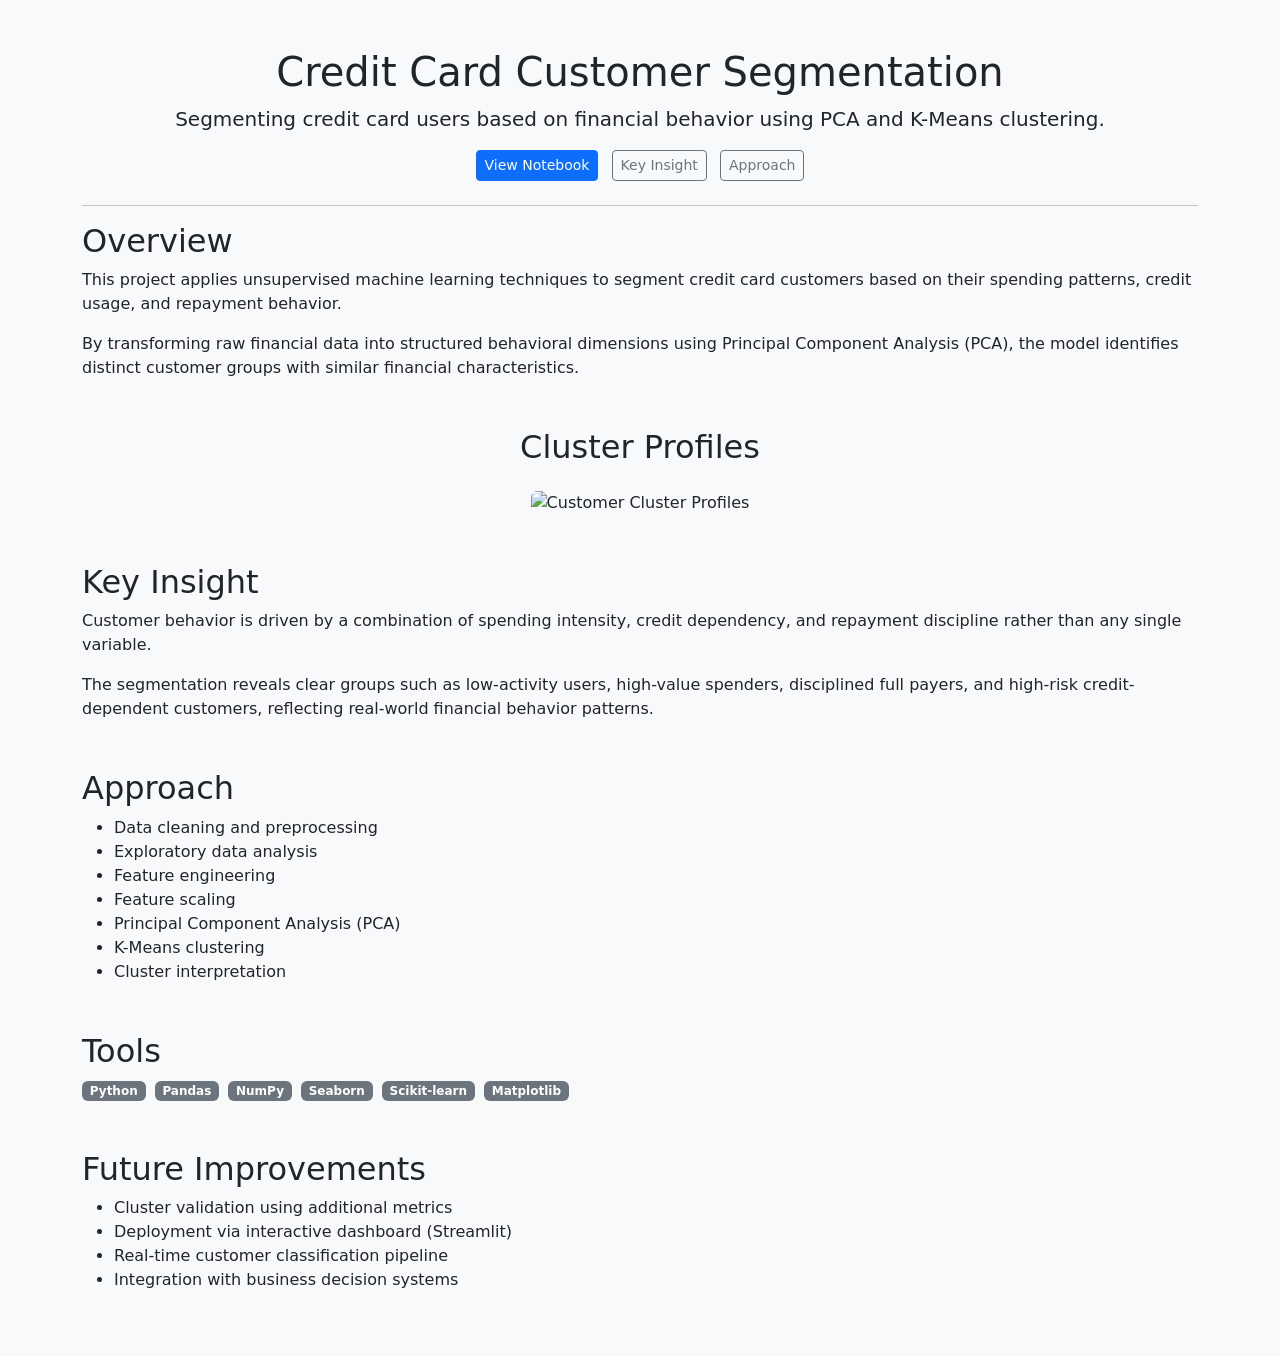
==== credit-card-clustering/ccc_project.html @ 2dcc698f "Create ccc_project.html" ====
<!DOCTYPE html>
<html lang="en">
<head>
    <meta charset="UTF-8">
    <meta name="viewport" content="width=device-width, initial-scale=1.0">
    <title>Credit Card Customer Segmentation</title>

    <!-- Bootstrap -->
    <link href="https://cdn.jsdelivr.net/npm/bootstrap@5.3.0/dist/css/bootstrap.min.css" rel="stylesheet">
</head>

<body class="bg-light">

<div class="container py-5">

    <!-- Header -->
    <div class="text-center mb-4">
        <h1>Credit Card Customer Segmentation</h1>
        <p class="lead">
            Segmenting credit card users based on financial behavior using PCA and K-Means clustering.
        </p>

        <div>
            <a href="credit_card_clustering_project.html" class="btn btn-primary btn-sm me-2">
                View Notebook
            </a>
            <a href="#key-insight" class="btn btn-outline-secondary btn-sm me-2">
                Key Insight
            </a>
            <a href="#approach" class="btn btn-outline-secondary btn-sm">
                Approach
            </a>
        </div>
    </div>

    <hr>

    <!-- Overview -->
    <div class="mb-5">
        <h2>Overview</h2>

        <p>
            This project applies unsupervised machine learning techniques to segment credit card customers based on their spending patterns, credit usage, and repayment behavior.
        </p>

        <p>
            By transforming raw financial data into structured behavioral dimensions using Principal Component Analysis (PCA), the model identifies distinct customer groups with similar financial characteristics.
        </p>
    </div>

    <!-- Visualization -->
    <div class="mb-5 text-center">
        <h2>Cluster Profiles</h2>
        <img src="/images/cluster_segments.png" class="img-fluid rounded mt-3" alt="Customer Cluster Profiles">
    </div>

    <!-- Key Insight -->
    <div class="mb-5">
        <h2 id="key-insight">Key Insight</h2>

        <p>
            Customer behavior is driven by a combination of spending intensity, credit dependency, and repayment discipline rather than any single variable.
        </p>

        <p>
            The segmentation reveals clear groups such as low-activity users, high-value spenders, disciplined full payers, and high-risk credit-dependent customers, reflecting real-world financial behavior patterns.
        </p>
    </div>

    <!-- Approach -->
    <div class="mb-5">
        <h2 id="approach">Approach</h2>

        <ul>
            <li>Data cleaning and preprocessing</li>
            <li>Exploratory data analysis</li>
            <li>Feature engineering</li>
            <li>Feature scaling</li>
            <li>Principal Component Analysis (PCA)</li>
            <li>K-Means clustering</li>
            <li>Cluster interpretation</li>
        </ul>
    </div>

    <!-- Tools -->
    <div class="mb-5">
        <h2>Tools</h2>

        <span class="badge bg-secondary me-1">Python</span>
        <span class="badge bg-secondary me-1">Pandas</span>
        <span class="badge bg-secondary me-1">NumPy</span>
        <span class="badge bg-secondary me-1">Seaborn</span>
        <span class="badge bg-secondary me-1">Scikit-learn</span>
        <span class="badge bg-secondary">Matplotlib</span>
    </div>

    <!-- Future Work -->
    <div>
        <h2>Future Improvements</h2>

        <ul>
            <li>Cluster validation using additional metrics</li>
            <li>Deployment via interactive dashboard (Streamlit)</li>
            <li>Real-time customer classification pipeline</li>
            <li>Integration with business decision systems</li>
        </ul>
    </div>

</div>

</body>
</html>
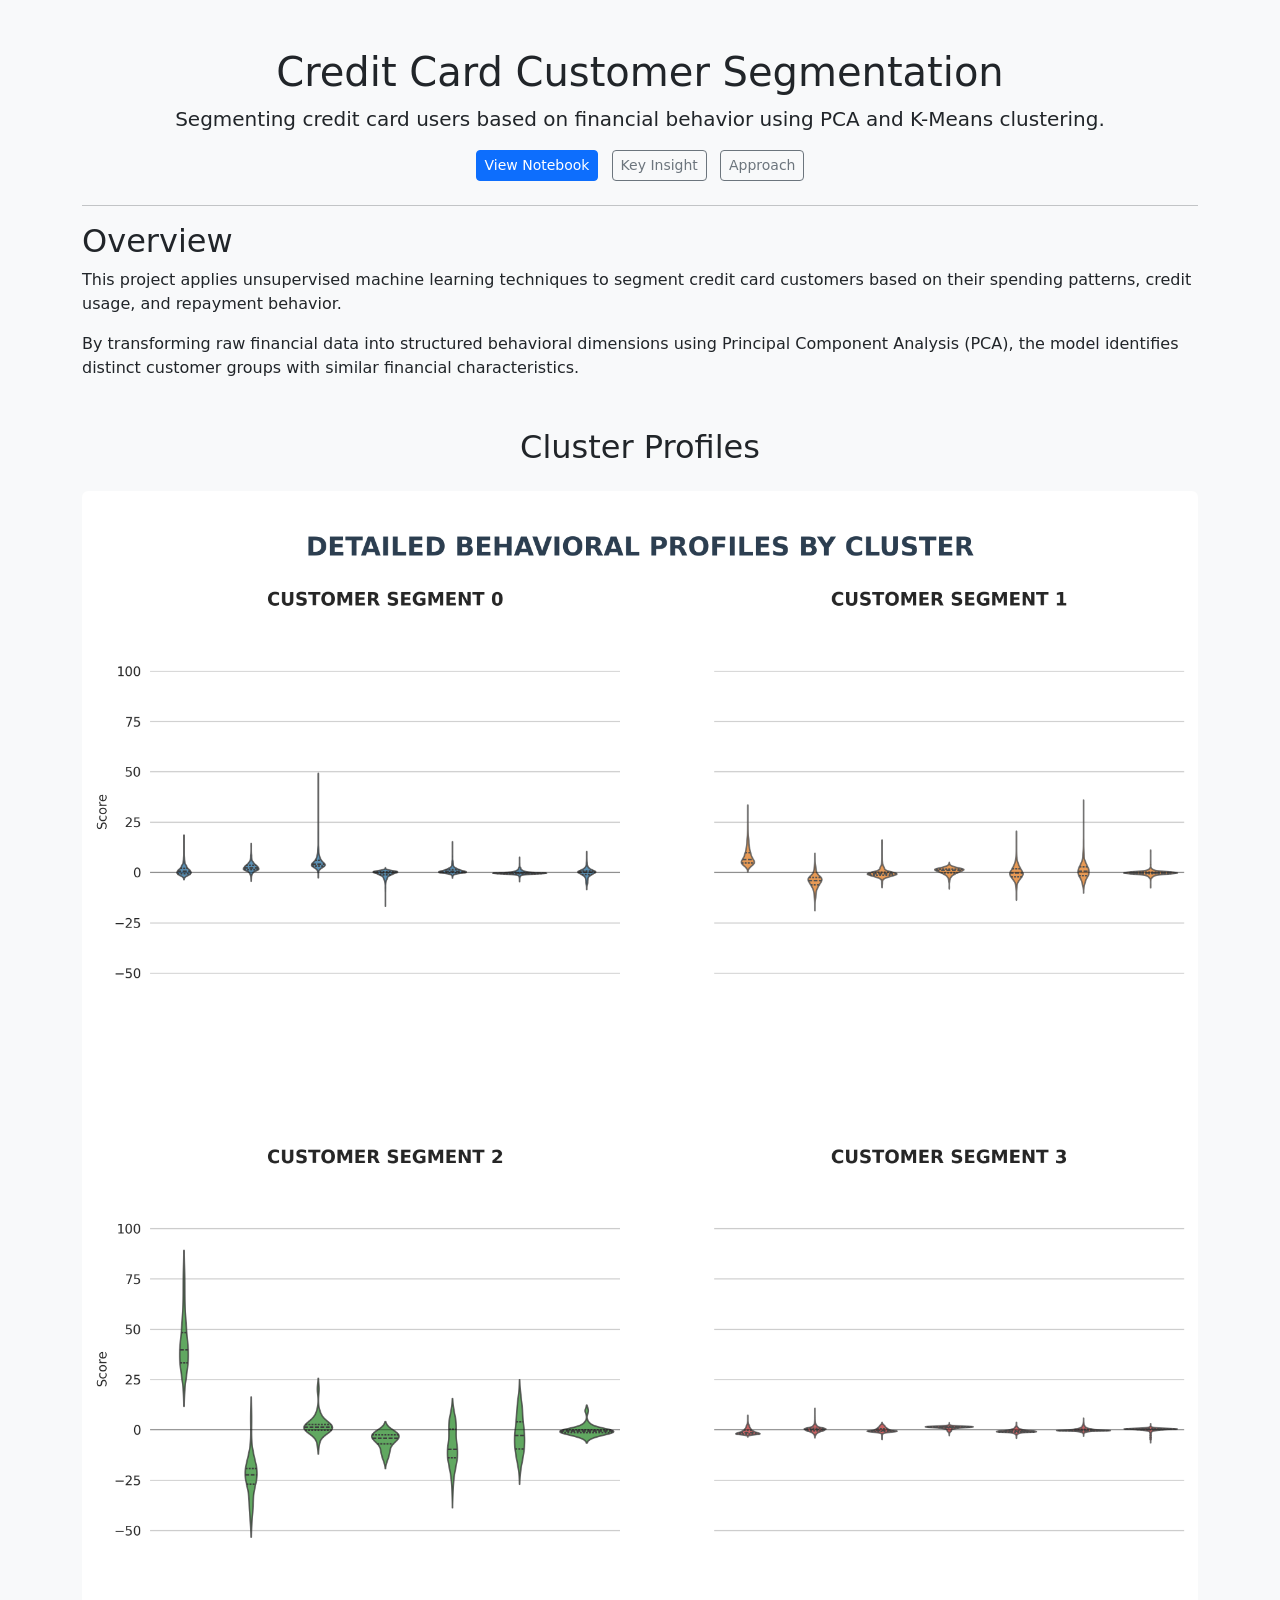
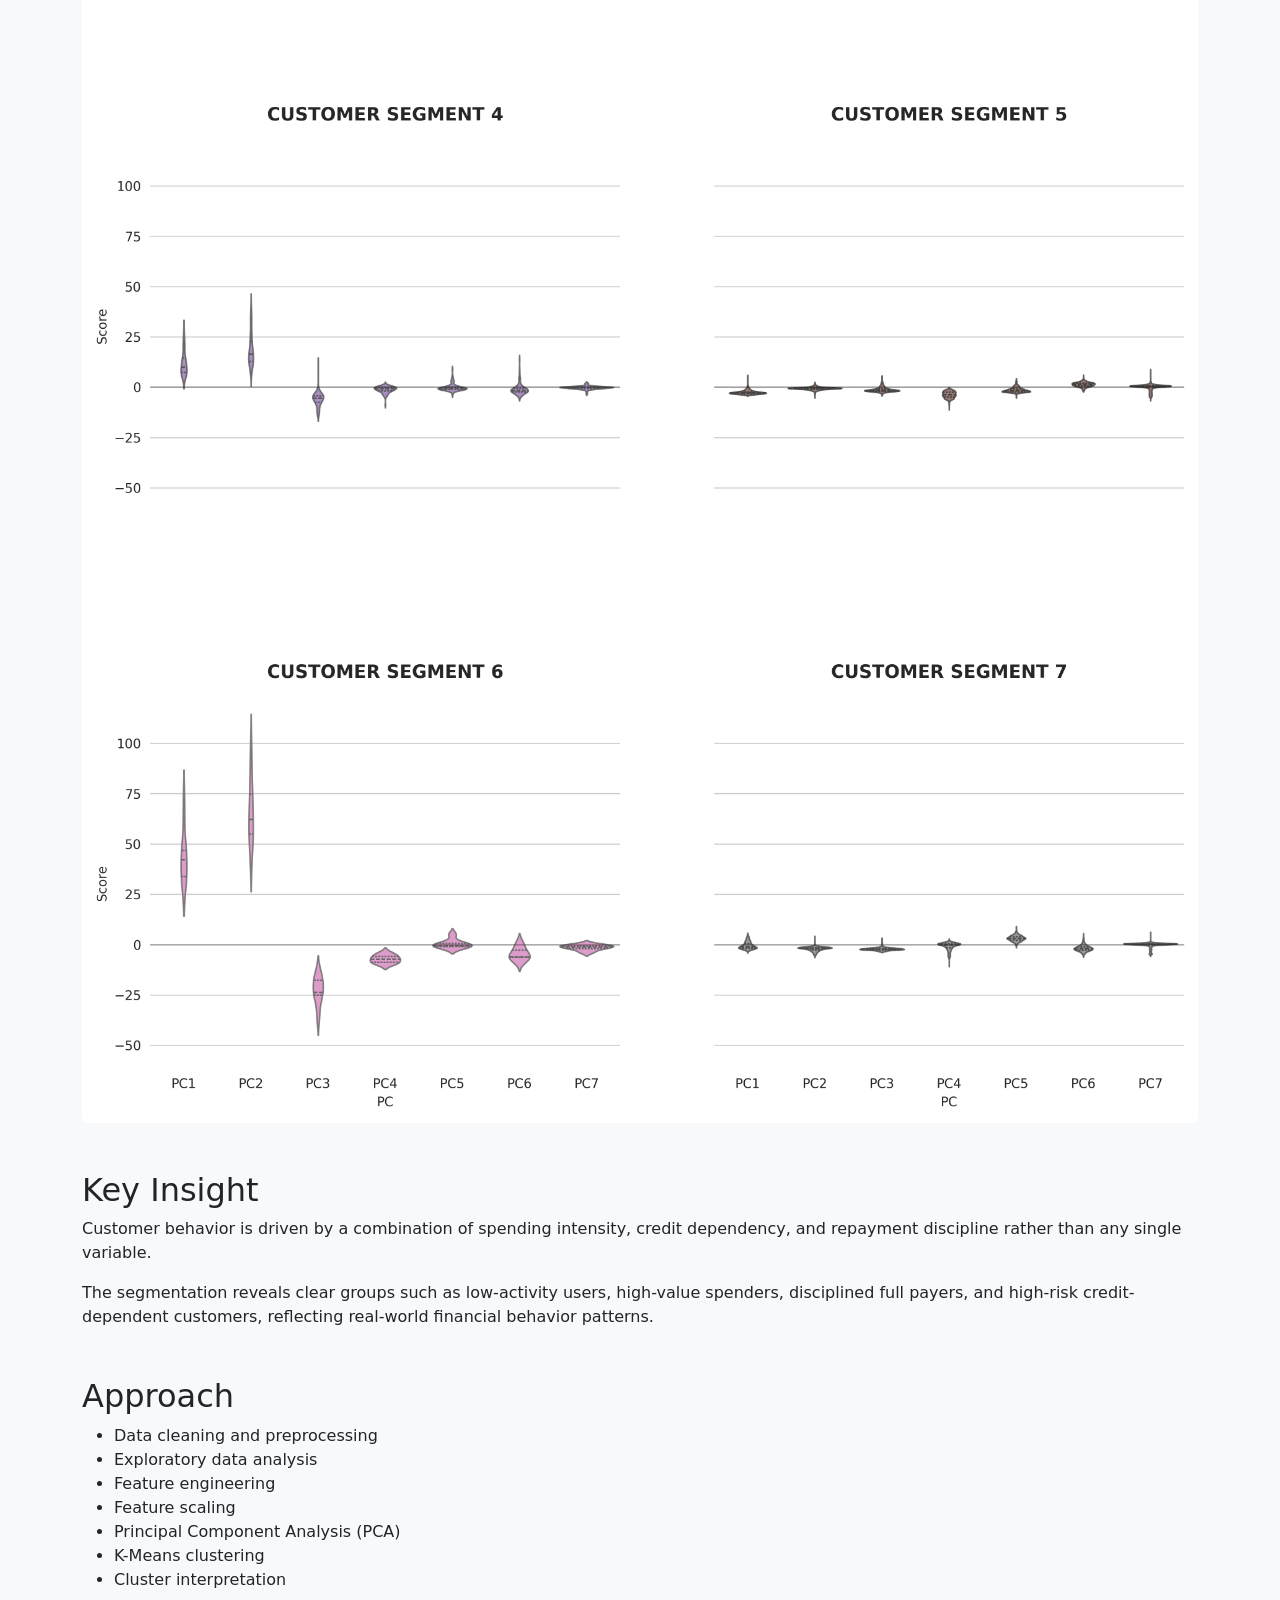
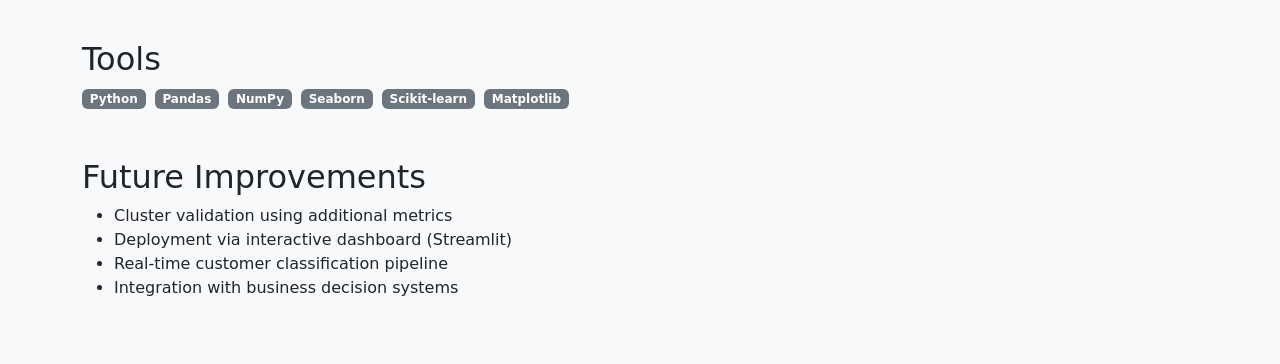
==== commit 743de8a6: "Update ccc_project.html" ====
--- a/credit-card-clustering/ccc_project.html
+++ b/credit-card-clustering/ccc_project.html
@@ -51,7 +51,7 @@
     <!-- Visualization -->
     <div class="mb-5 text-center">
         <h2>Cluster Profiles</h2>
-        <img src="/images/cluster_segments.png" class="img-fluid rounded mt-3" alt="Customer Cluster Profiles">
+        <img src="images/cluster_segments.png" class="img-fluid rounded mt-3" alt="Customer Cluster Profiles">
     </div>
 
     <!-- Key Insight -->
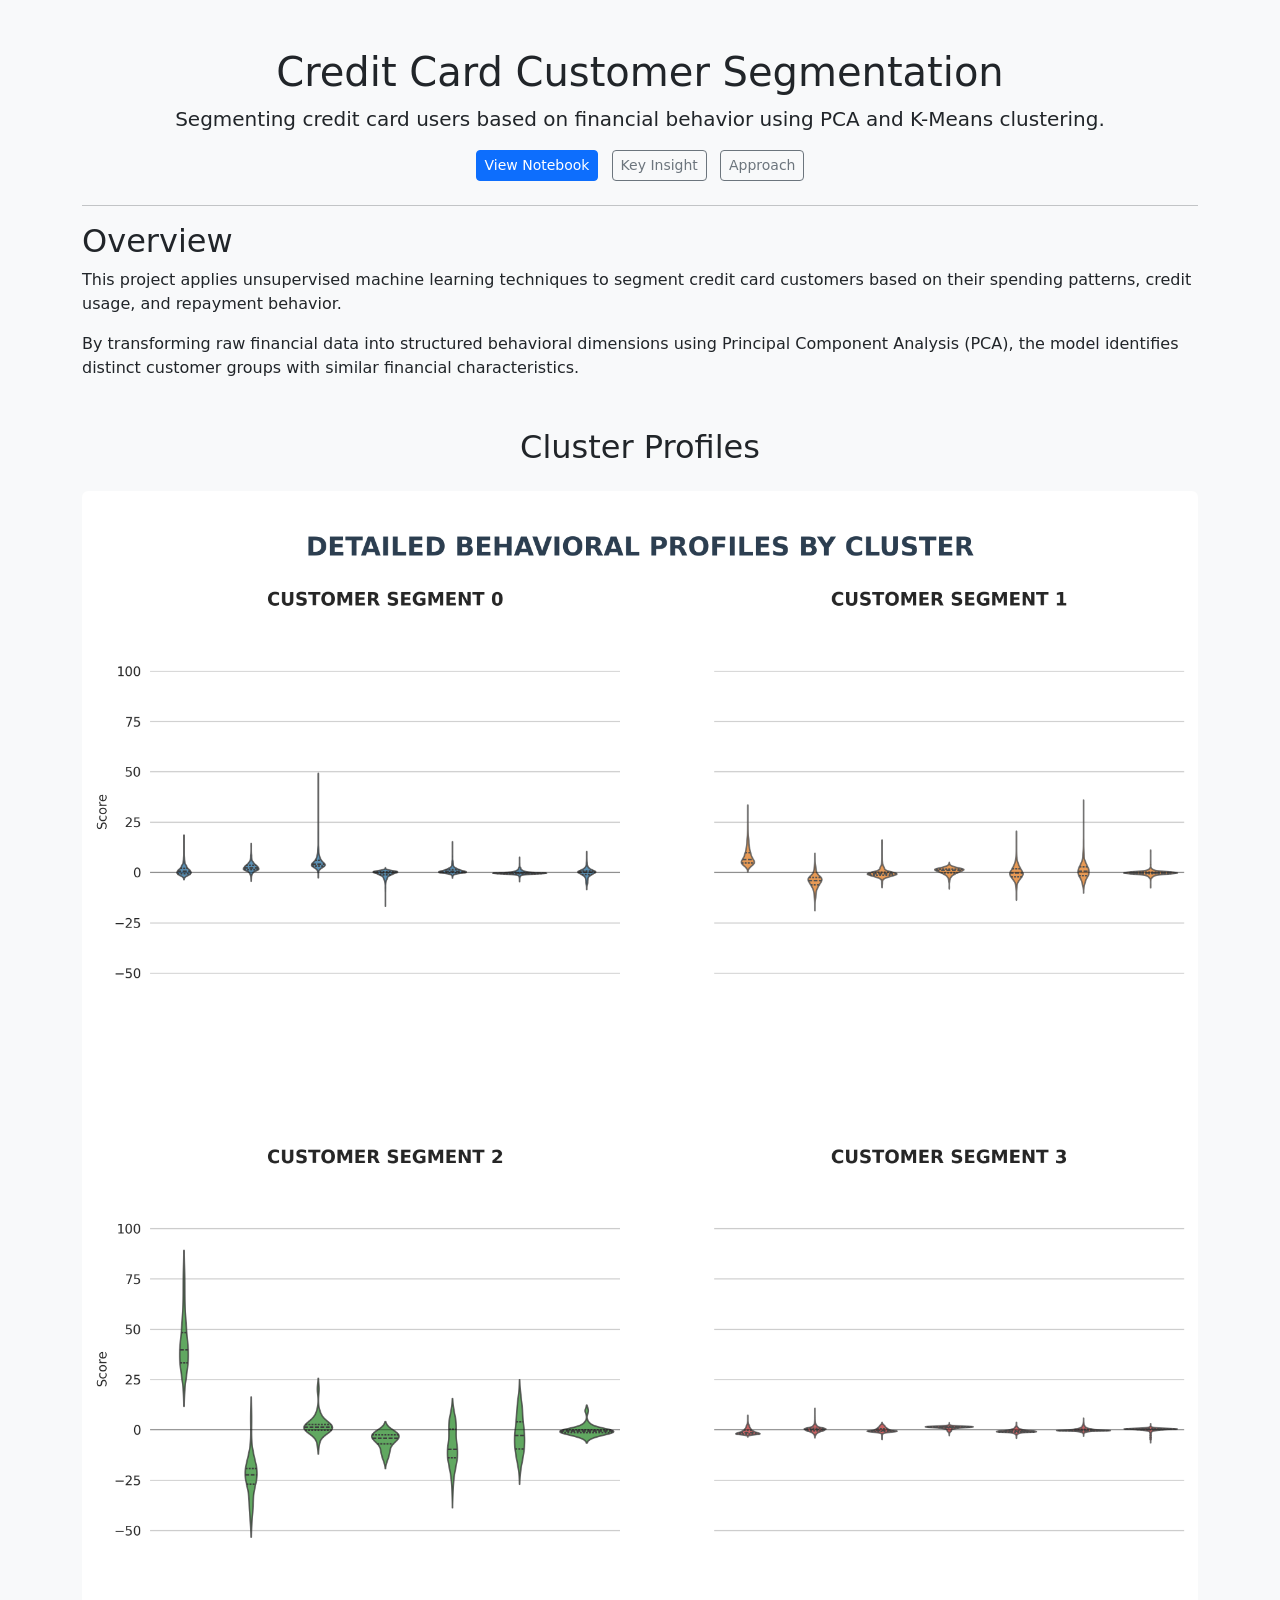
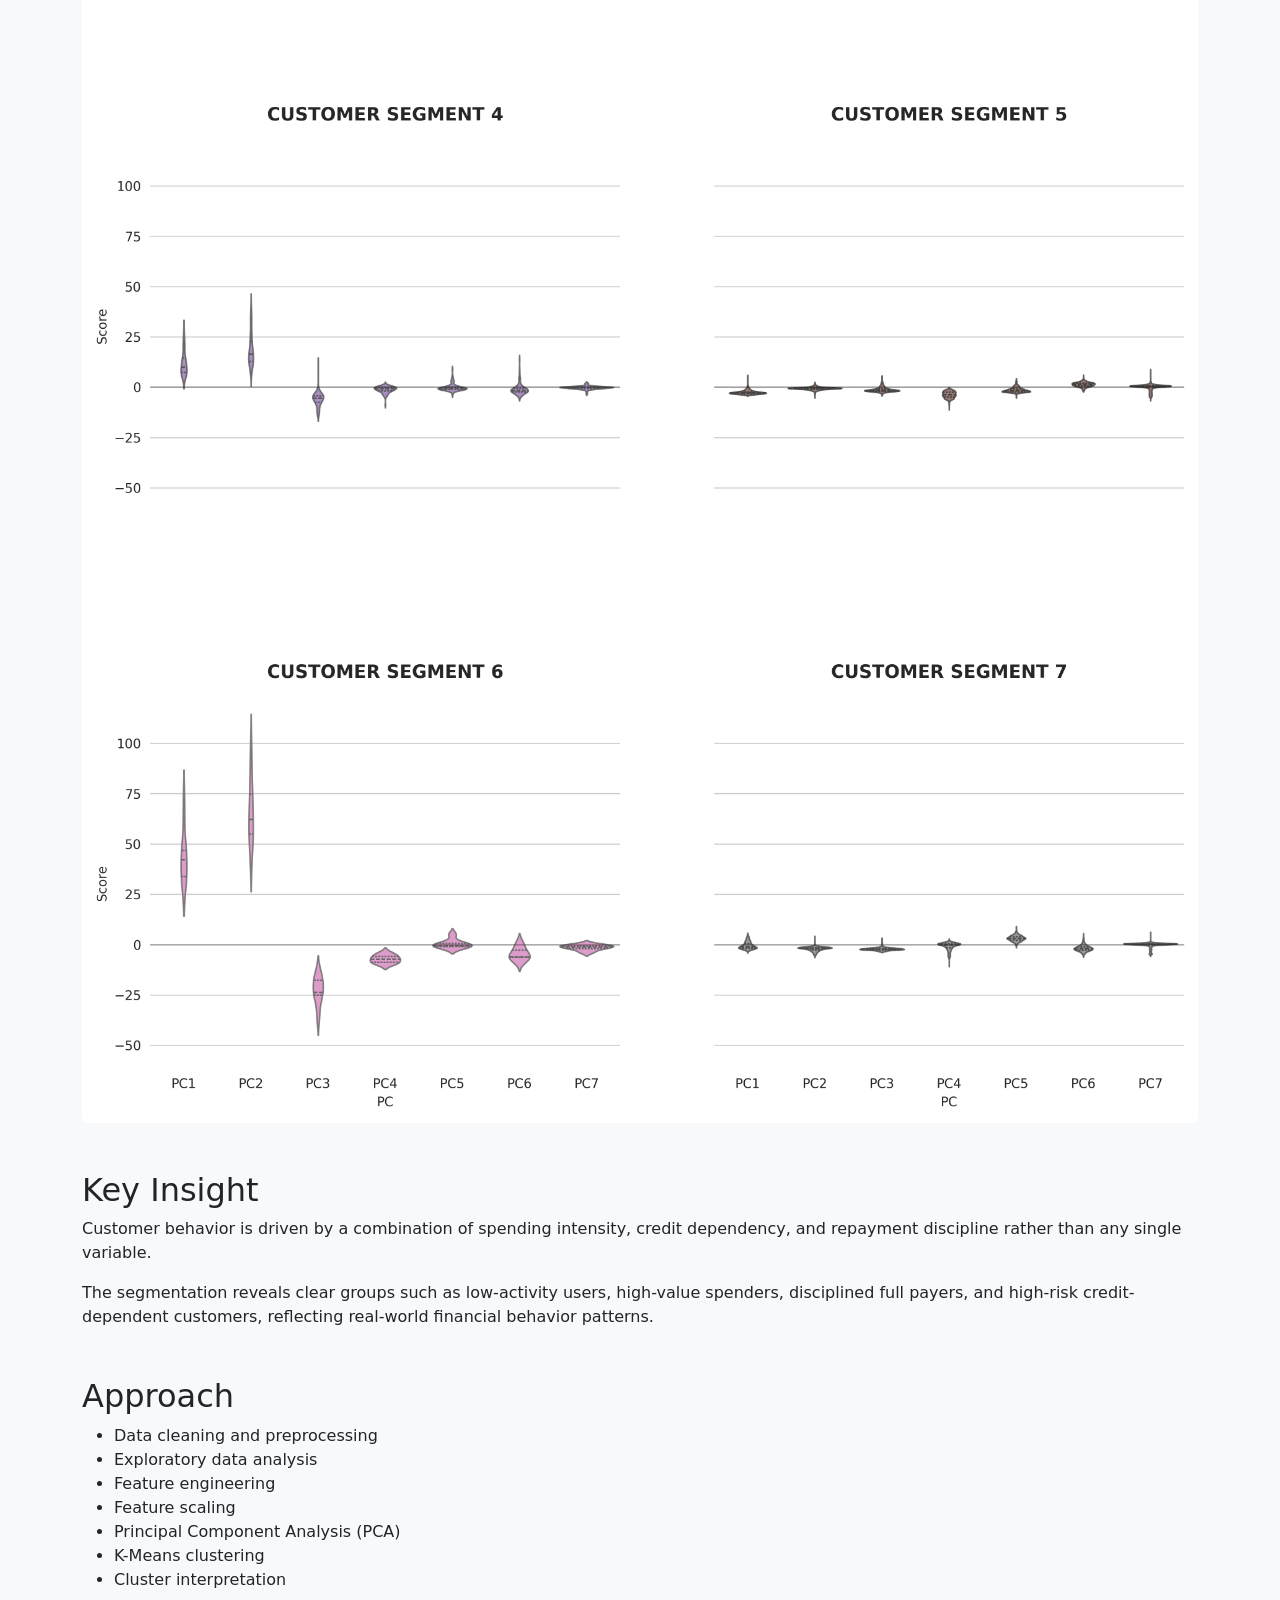
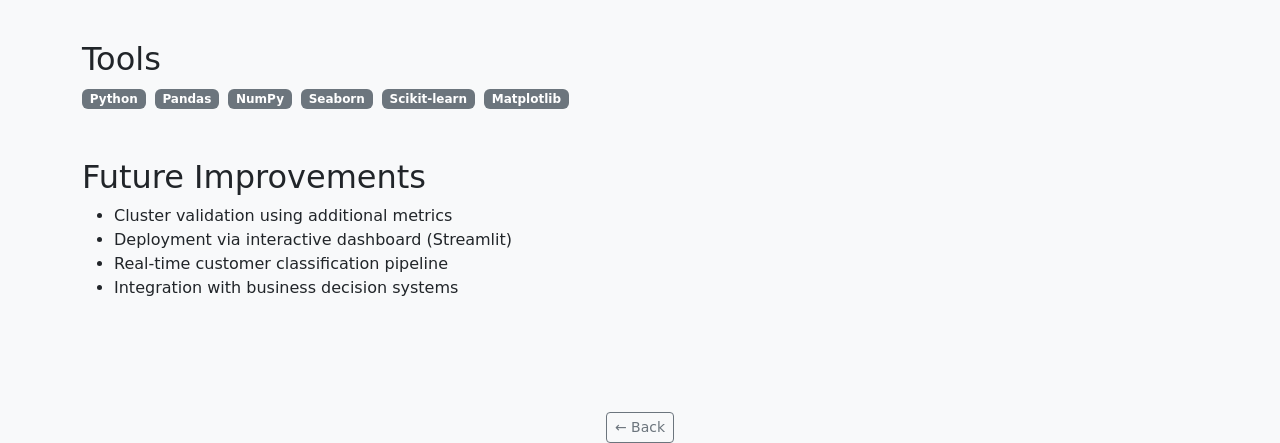
==== commit c9249c0e: "Update ccc_project.html" ====
--- a/credit-card-clustering/ccc_project.html
+++ b/credit-card-clustering/ccc_project.html
@@ -108,5 +108,13 @@
 
 </div>
 
+<div class="text-center mt-5">
+    <a href="../index.html" 
+       class="btn btn-outline-secondary btn-sm"
+       onclick="if (history.length > 1) { history.back(); return false; }">
+        ← Back
+    </a>
+</div>
+
 </body>
 </html>
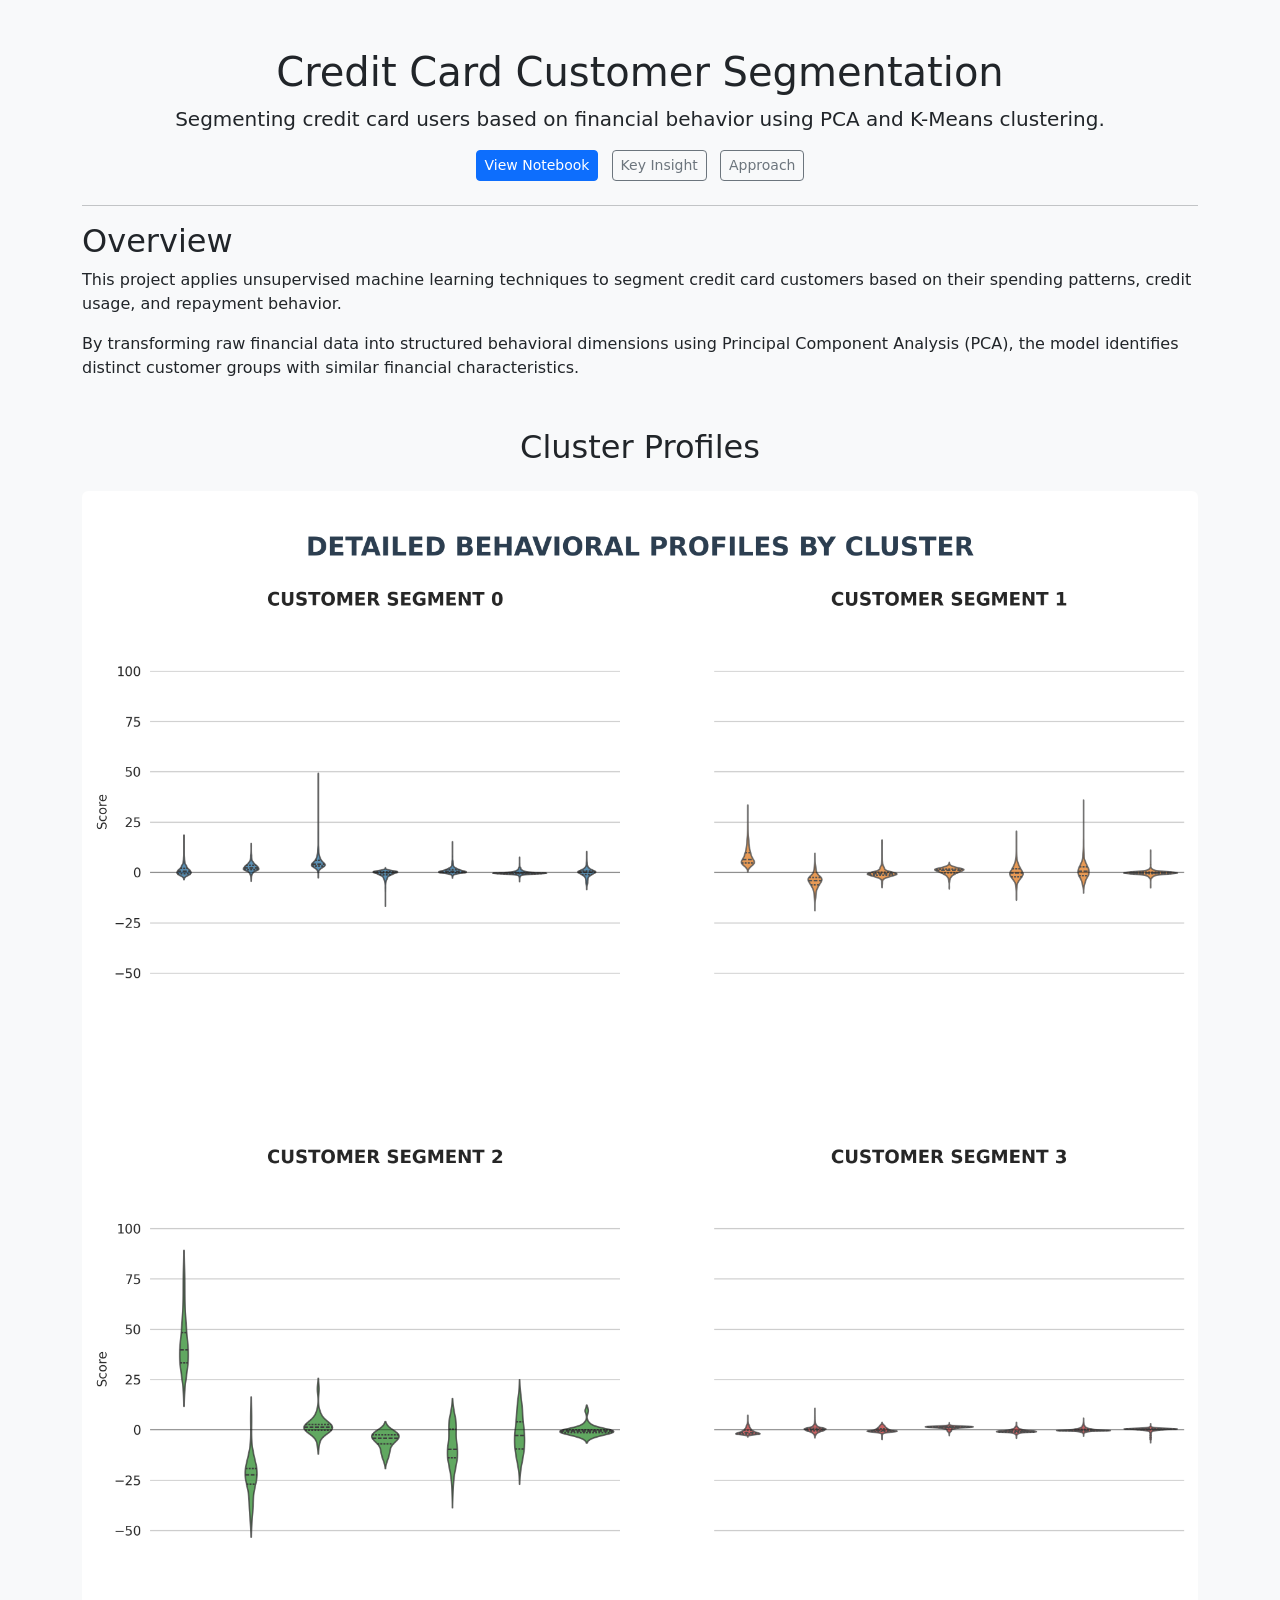
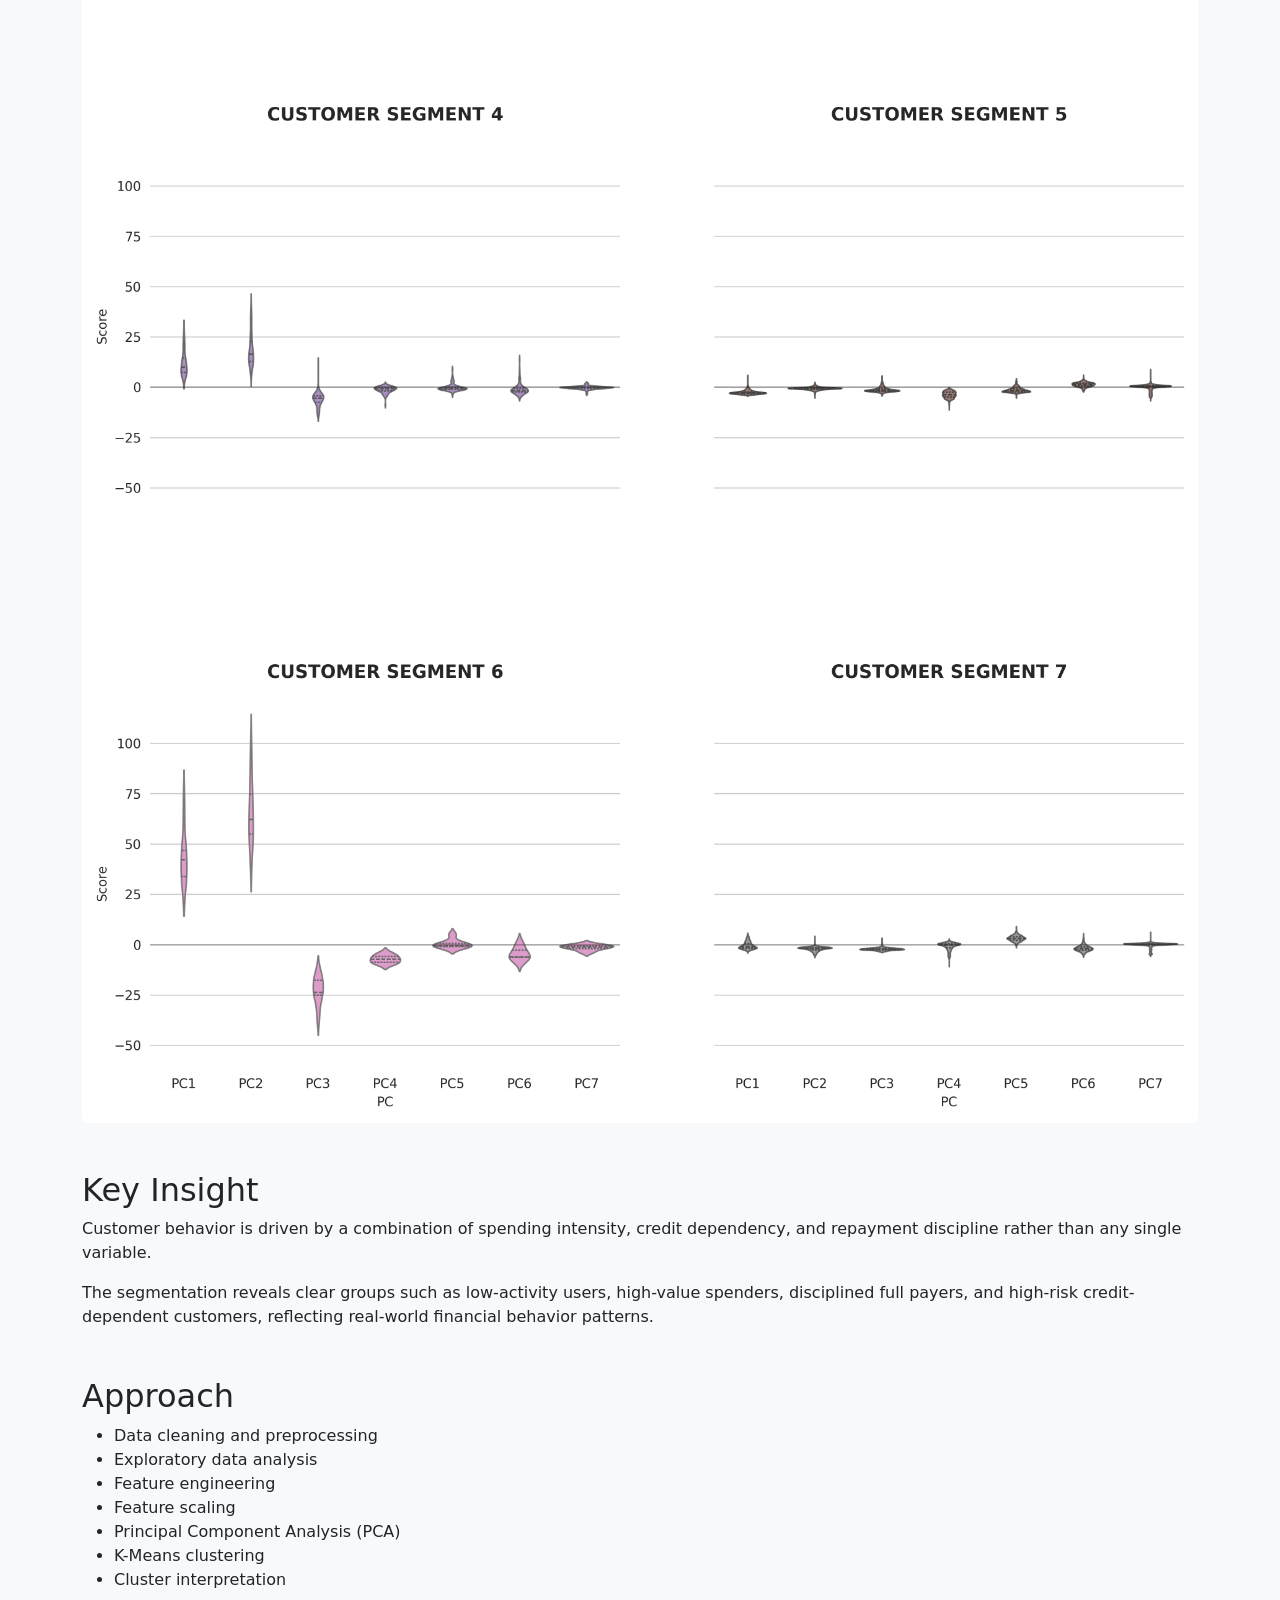
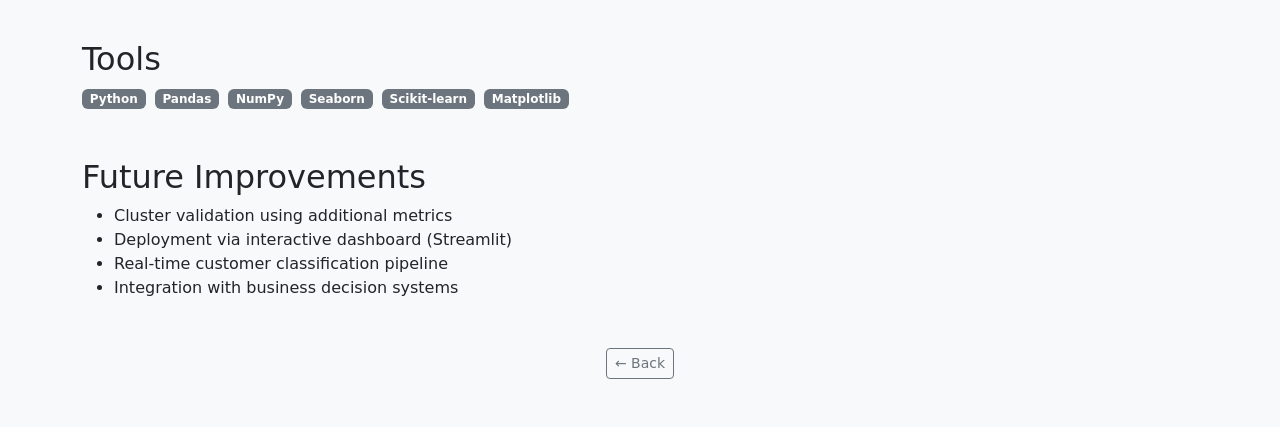
==== commit 072ba0cc: "Update ccc_project.html" ====
--- a/credit-card-clustering/ccc_project.html
+++ b/credit-card-clustering/ccc_project.html
@@ -106,14 +106,14 @@
         </ul>
     </div>
 
-</div>
+    <div class="text-center mt-5">
+        <a href="../index.html" 
+           class="btn btn-outline-secondary btn-sm"
+           onclick="if (history.length > 1) { history.back(); return false; }">
+            ← Back
+        </a>
+    </div>
 
-<div class="text-center mt-5">
-    <a href="../index.html" 
-       class="btn btn-outline-secondary btn-sm"
-       onclick="if (history.length > 1) { history.back(); return false; }">
-        ← Back
-    </a>
 </div>
 
 </body>
